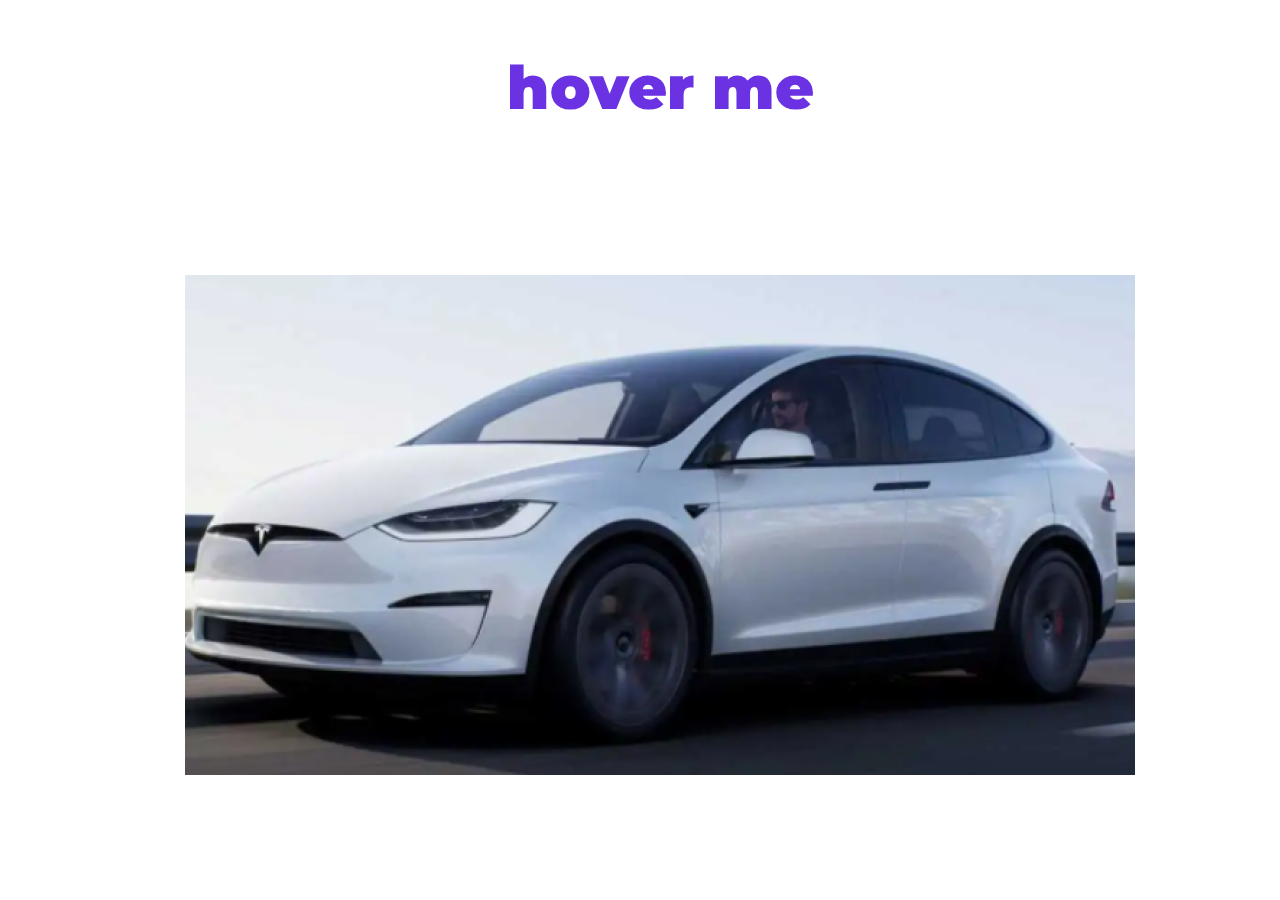
==== index2.html @ c552cbd6 "I gul" ====
<!DOCTYPE html>
<html lang="en">
<head>
    <meta charset="UTF-8">
    <meta name="viewport" content="width=device-width, initial-scale=1.0">
    <title>Document</title>
    <link rel="stylesheet" href="styles2.css">
</head>
<body>
    <main>
        <section>
            <div class="section1">
                <div class="tesla-title">
                    <div class="tesla-title-top">
                        <h1>hover me</h1>
                    </div>
                    <div class="tesla-title-bottom">
                        <p>hover me</p>
                    </div>
                </div>
                <div class="tesla-photo">
                    <img src="img/Rectangle 48.png" alt="">
                </div>
            </div>
            <div>

            </div>
        </section>
        <section>

        </section>
    </main>
</body>
</html>
---- styles2.css ----
@import url('https://fonts.googleapis.com/css2?family=Montserrat:ital,wght@0,100..900;1,100..900&display=swap');
*{
    padding: 0;
    margin: 0;
    font-family: "Montserrat", sans-serif;
}
h1{
    font-size: 60px;
    line-height: 15rem;
    font-weight: 900;
}

html{
    font-size: 25px;
}
.tesla-title-bottom p{
    font-size: 60px;
    line-height: 15rem;
    font-weight: 900;
    position: relative;
    top: -5rem;
}
.tesla-photo{
    line-height: 5rem;
    width: 100%;
    height: 150px;
    text-align: center;
}
.tesla-title-top{
    overflow: hidden;
    background-color: white;
    transition: 1s;
    height: 5rem;
    
}
.tesla-title-bottom{
    overflow: hidden;
    color: #6A32E2;
    background-color: white;
    height: 5rem;
    transition: 1s
}
.tesla-title{
    height: 100vh;
    width: 100%;
    position: absolute;
    top: 50%;
    left: 50%;
    transform: translate(-50%, -50%);
    text-align: center;
}
.section1{
    display: flex;
    justify-content: center;
    align-items: center;
    width: 100%;
    height: 700px;
    padding: 0 20px;
    position: relative;
}
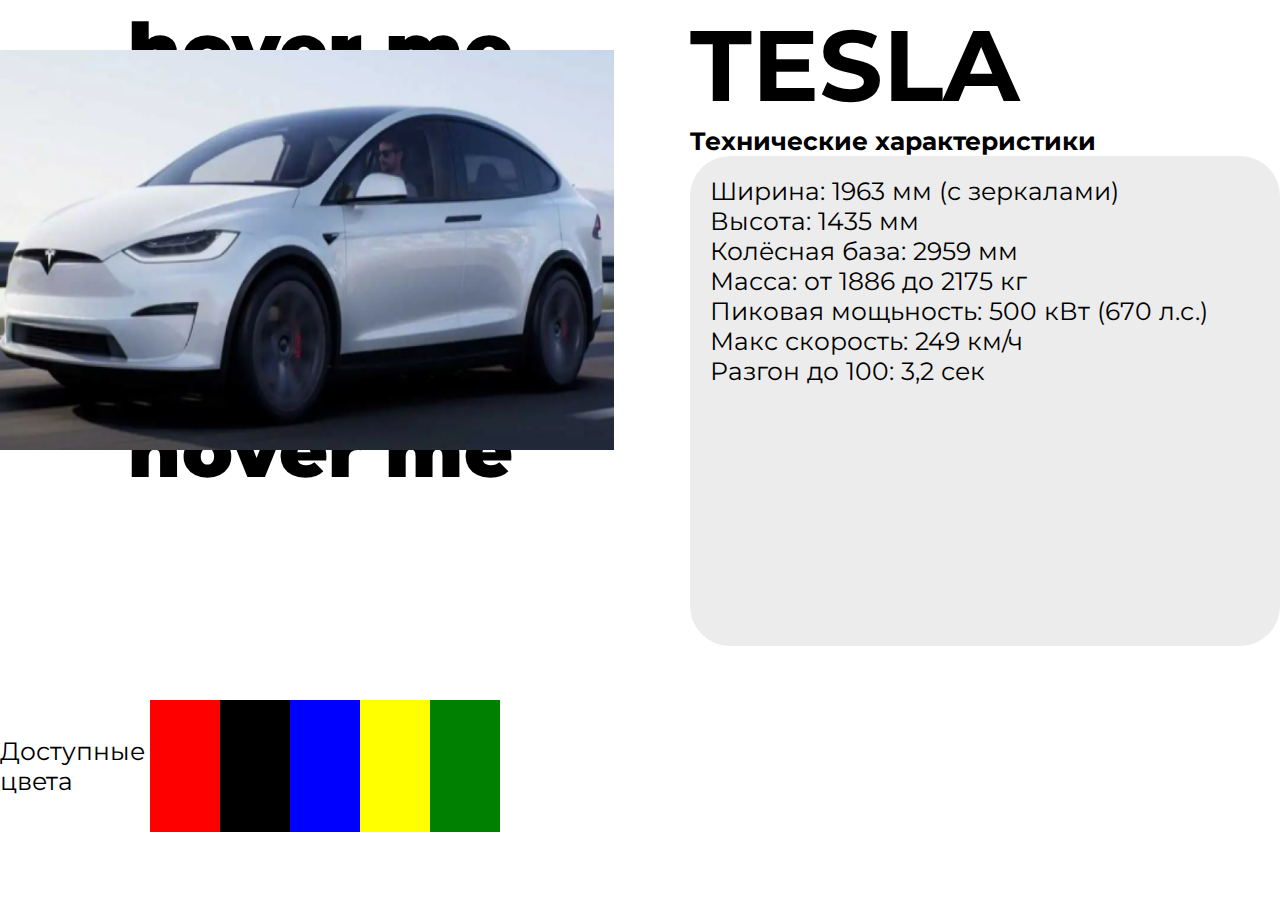
==== commit 7f83a29e: "12333" ====
--- a/index2.html
+++ b/index2.html
@@ -8,26 +8,49 @@
 </head>
 <body>
     <main>
-        <section>
-            <div class="section1">
-                <div class="tesla-title">
-                    <div class="tesla-title-top">
+        <section class="section1">
+            <div class="header">
+                <div class="header-title">
+                    <div class="title-top">
                         <h1>hover me</h1>
                     </div>
-                    <div class="tesla-title-bottom">
+                    <div class="title-bottom">
                         <p>hover me</p>
                     </div>
                 </div>
-                <div class="tesla-photo">
-                    <img src="img/Rectangle 48.png" alt="">
+                <div class="header-sub-title">
+                    <img class="img-tesla" src="img/Rectangle 48.png" alt="">
                 </div>
             </div>
-            <div>
-
+            <div class="section2">
+                <ul class="color-ul">
+                    <div class="dostup">
+                        <p>Доступные цвета</p>
+                    </div>
+                    <li class="color"></li>
+                    <li class="color"></li>
+                    <li class="color"></li>
+                    <li class="color"></li>
+                    <li class="color"></li>
+                </ul>
             </div>
         </section>
-        <section>
-
+        <section class="section3">
+            <div>
+                <p class="tehno-big">TESLA</p>
+            </div>
+            <div>
+                <p class="tehno">Tехнические характеристики</p>
+                <ul class="tehno-ul">
+                    <li class="tehno-li">Ширина: 1963 мм (с зеркалами)</li>
+                    <li class="tehno-li">Высота: 1435 мм</li>
+                    <li class="tehno-li">Колёсная база:	2959 мм</li>
+                    <li class="tehno-li">Масса:	от 1886 до 2175 кг</li>
+                    <li class="tehno-li">Пиковая мощьность: 500 кВт (670 л.с.)</li>
+                    <li class="tehno-li">Макс скорость: 249 км/ч</li>
+                    <li class="tehno-li">Разгон до 100: 	3,2 сек</li>
+                </ul>
+            </div>
         </section>
     </main>
 </body>
--- a/styles2.css
+++ b/styles2.css
@@ -4,44 +4,31 @@
     margin: 0;
     font-family: "Montserrat", sans-serif;
 }
-h1{
-    font-size: 60px;
-    line-height: 15rem;
-    font-weight: 900;
-}
-
 html{
     font-size: 25px;
 }
-.tesla-title-bottom p{
-    font-size: 60px;
-    line-height: 15rem;
+h1{
+    font-size: 3rem;
+    line-height: 20rem;
+    font-weight: 900;
+}
+.title-bottom p{
+    font-size: 3rem;
+    line-height: 20rem;
     font-weight: 900;
     position: relative;
-    top: -5rem;
+    top: -10rem;
 }
-.tesla-photo{
-    line-height: 5rem;
+main{
+    display: flex;
+    justify-content: space-between;
+    align-items: center;
     width: 100%;
-    height: 150px;
-    text-align: center;
+    height: 500px;
+
+    position: relative;
 }
-.tesla-title-top{
-    overflow: hidden;
-    background-color: white;
-    transition: 1s;
-    height: 5rem;
-    
-}
-.tesla-title-bottom{
-    overflow: hidden;
-    color: #6A32E2;
-    background-color: white;
-    height: 5rem;
-    transition: 1s
-}
-.tesla-title{
-    height: 100vh;
+.header-title{
     width: 100%;
     position: absolute;
     top: 50%;
@@ -49,12 +36,104 @@
     transform: translate(-50%, -50%);
     text-align: center;
 }
-.section1{
+.header{
+    height: 650px;
+}
+.title-top{
+    color: black;
+    overflow: hidden;
+    background-color: white;
+    transition: 1s;
+    height: 10rem;
+    width: 50%;
+}
+.title-bottom{
+    overflow: hidden;
+    color: black;
+    background-color: white;
+    height: 10rem;
+    transition: 1s;
+    width: 50%;
+}
+.header-sub-title{
+    width: 500px;
+    color: white;
+    height: 550px;
+    text-align: center;
+    margin-top: 450px;
+}
+.img-tesla{
+    height: 400px;
+    width: 48vw;
+}
+.header-title:hover .title-bottom{
+    margin-top: 16rem;
+}
+.color-ul{
     display: flex;
-    justify-content: center;
+    list-style: none;
+    justify-content: space-between;
+    
+}
+.color{
+    flex-grow: 1;
+    height: 132px;
+    transition: 2s all ease;
+}
+.color:hover{
+    flex-grow: 5;
+    height: 5s;
+
+}
+.color:first-of-type{
+    background-color: red;
+}
+.color:nth-of-type(2){
+    background-color: black;
+}
+.color:nth-of-type(3){
+    background-color: blue;
+}
+.color:nth-of-type(4){
+    background-color: yellow;
+}
+.color:last-of-type{
+    background-color: green;
+}
+.section2{
+    height: 200px;
+    display: flex;
+    flex-direction: column;
+}
+.dostup{
+    height: 100%;
+    width: 150px;
+    display: flex;
     align-items: center;
-    width: 100%;
-    height: 700px;
-    padding: 0 20px;
-    position: relative;
+}
+.tehno-big{
+    font-weight: bold;
+    font-size: 100px;
+}
+.tehno{
+    font-weight: bold;
+    font-size: 25px;
+}
+.tehno-ul{
+    width: 550px;
+    height: 450px;
+    padding: 20px 20px ;
+    background-color: #ECECEC;
+    list-style: none;
+    display: flex;
+    flex-direction: column;
+    border-radius: 40px;
+}
+.tehno-li{
+    font-size: 25px;
+}
+.section3{
+    margin-top: 150px;
+    color: black;
+
 }